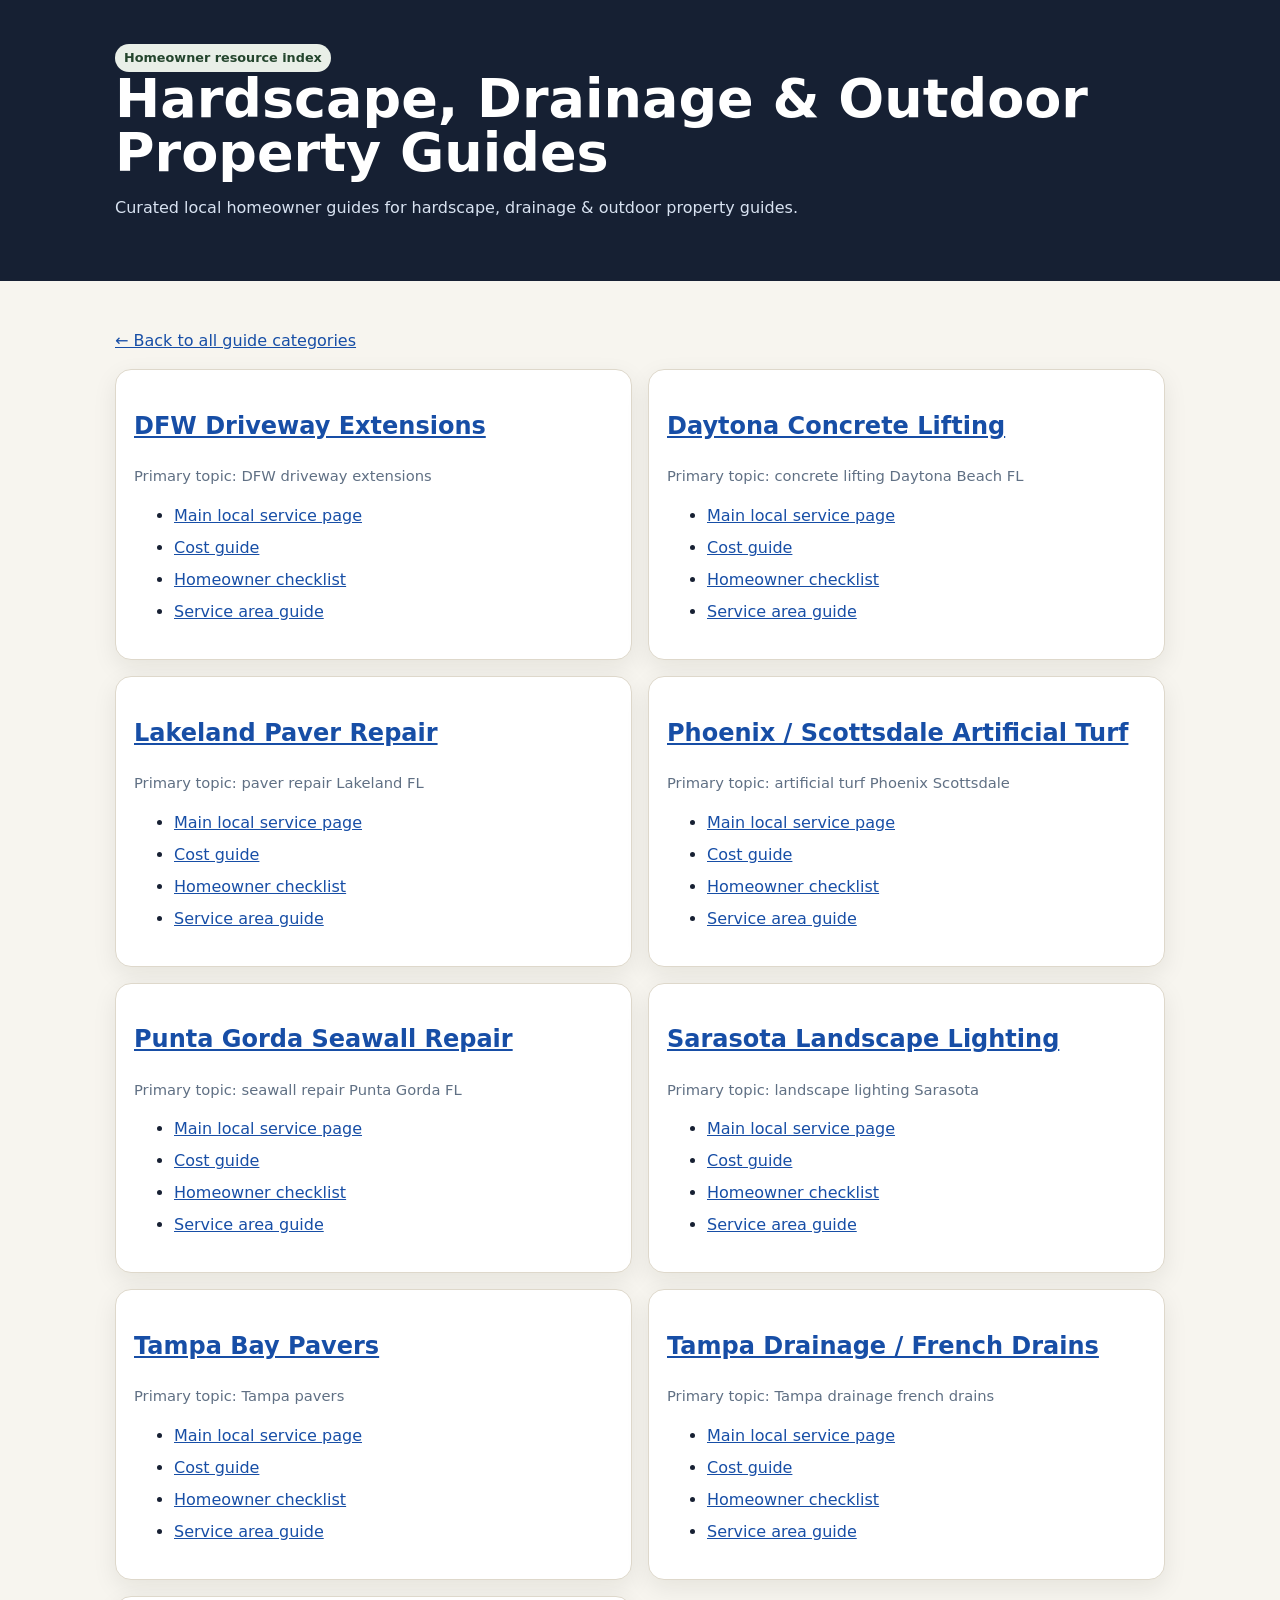
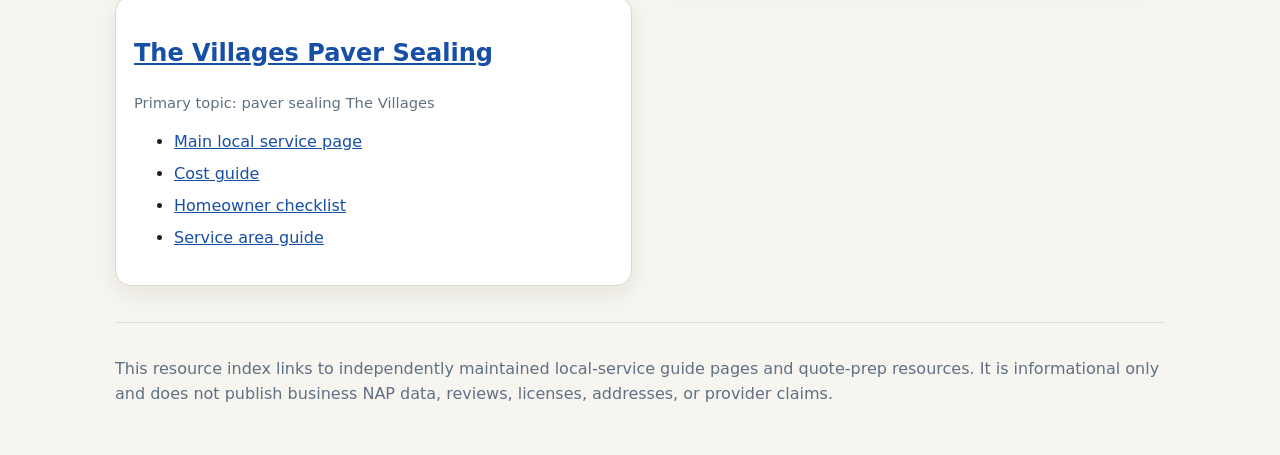
==== outdoor-hardscape-drainage.html @ c374f0fd "Publish homeowner service guide backlink index" ====
<!doctype html><html lang="en"><head><meta charset="utf-8"><meta name="viewport" content="width=device-width,initial-scale=1"><title>Hardscape, Drainage &amp; Outdoor Property Guides</title><meta name="description" content="Curated local homeowner guides for hardscape, drainage &amp; outdoor property guides."><link rel="stylesheet" href="/style.css"></head><body><header><section class="hero"><span class="pill">Homeowner resource index</span><h1>Hardscape, Drainage &amp; Outdoor Property Guides</h1><p class="sub">Curated local homeowner guides for hardscape, drainage &amp; outdoor property guides.</p></section></header><main class="wrap"><p><a href="/">← Back to all guide categories</a></p><div class="grid">
<article class="card"><h2><a href="https://dfwdrivewayextensions.com/">DFW Driveway Extensions</a></h2><p class="meta">Primary topic: DFW driveway extensions</p><ul><li><a href="https://dfwdrivewayextensions.com/">Main local service page</a></li><li><a href="https://dfwdrivewayextensions.com/cost">Cost guide</a></li><li><a href="https://dfwdrivewayextensions.com/homeowner-checklist">Homeowner checklist</a></li><li><a href="https://dfwdrivewayextensions.com/service-area-guide">Service area guide</a></li></ul></article>
<article class="card"><h2><a href="https://daytonaconcretelifting.com/">Daytona Concrete Lifting</a></h2><p class="meta">Primary topic: concrete lifting Daytona Beach FL</p><ul><li><a href="https://daytonaconcretelifting.com/">Main local service page</a></li><li><a href="https://daytonaconcretelifting.com/cost">Cost guide</a></li><li><a href="https://daytonaconcretelifting.com/homeowner-checklist">Homeowner checklist</a></li><li><a href="https://daytonaconcretelifting.com/service-area-guide">Service area guide</a></li></ul></article>
<article class="card"><h2><a href="https://lakelandpaverrepair.com/">Lakeland Paver Repair</a></h2><p class="meta">Primary topic: paver repair Lakeland FL</p><ul><li><a href="https://lakelandpaverrepair.com/">Main local service page</a></li><li><a href="https://lakelandpaverrepair.com/cost">Cost guide</a></li><li><a href="https://lakelandpaverrepair.com/homeowner-checklist">Homeowner checklist</a></li><li><a href="https://lakelandpaverrepair.com/service-area-guide">Service area guide</a></li></ul></article>
<article class="card"><h2><a href="https://eastvalleyartificialturf.com/">Phoenix / Scottsdale Artificial Turf</a></h2><p class="meta">Primary topic: artificial turf Phoenix Scottsdale</p><ul><li><a href="https://eastvalleyartificialturf.com/">Main local service page</a></li><li><a href="https://eastvalleyartificialturf.com/cost">Cost guide</a></li><li><a href="https://eastvalleyartificialturf.com/homeowner-checklist">Homeowner checklist</a></li><li><a href="https://eastvalleyartificialturf.com/service-area-guide">Service area guide</a></li></ul></article>
<article class="card"><h2><a href="https://puntagordaseawallrepair.com/">Punta Gorda Seawall Repair</a></h2><p class="meta">Primary topic: seawall repair Punta Gorda FL</p><ul><li><a href="https://puntagordaseawallrepair.com/">Main local service page</a></li><li><a href="https://puntagordaseawallrepair.com/cost">Cost guide</a></li><li><a href="https://puntagordaseawallrepair.com/homeowner-checklist">Homeowner checklist</a></li><li><a href="https://puntagordaseawallrepair.com/service-area-guide">Service area guide</a></li></ul></article>
<article class="card"><h2><a href="https://sarasotabradentonlighting.com/">Sarasota Landscape Lighting</a></h2><p class="meta">Primary topic: landscape lighting Sarasota</p><ul><li><a href="https://sarasotabradentonlighting.com/">Main local service page</a></li><li><a href="https://sarasotabradentonlighting.com/cost">Cost guide</a></li><li><a href="https://sarasotabradentonlighting.com/homeowner-checklist">Homeowner checklist</a></li><li><a href="https://sarasotabradentonlighting.com/service-area-guide">Service area guide</a></li></ul></article>
<article class="card"><h2><a href="https://tampabaypaverrepair.com/">Tampa Bay Pavers</a></h2><p class="meta">Primary topic: Tampa pavers</p><ul><li><a href="https://tampabaypaverrepair.com/">Main local service page</a></li><li><a href="https://tampabaypaverrepair.com/cost">Cost guide</a></li><li><a href="https://tampabaypaverrepair.com/homeowner-checklist">Homeowner checklist</a></li><li><a href="https://tampabaypaverrepair.com/service-area-guide">Service area guide</a></li></ul></article>
<article class="card"><h2><a href="https://tampayarddrainage.com/">Tampa Drainage / French Drains</a></h2><p class="meta">Primary topic: Tampa drainage french drains</p><ul><li><a href="https://tampayarddrainage.com/">Main local service page</a></li><li><a href="https://tampayarddrainage.com/cost">Cost guide</a></li><li><a href="https://tampayarddrainage.com/homeowner-checklist">Homeowner checklist</a></li><li><a href="https://tampayarddrainage.com/service-area-guide">Service area guide</a></li></ul></article>
<article class="card"><h2><a href="https://thevillagesflpaversealing.com/">The Villages Paver Sealing</a></h2><p class="meta">Primary topic: paver sealing The Villages</p><ul><li><a href="https://thevillagesflpaversealing.com/">Main local service page</a></li><li><a href="https://thevillagesflpaversealing.com/cost">Cost guide</a></li><li><a href="https://thevillagesflpaversealing.com/homeowner-checklist">Homeowner checklist</a></li><li><a href="https://thevillagesflpaversealing.com/service-area-guide">Service area guide</a></li></ul></article>
</div><footer><p>This resource index links to independently maintained local-service guide pages and quote-prep resources. It is informational only and does not publish business NAP data, reviews, licenses, addresses, or provider claims.</p></footer></main></body></html>
---- style.css ----
body{font-family:Inter,system-ui,-apple-system,Segoe UI,sans-serif;line-height:1.55;margin:0;background:#f7f5ef;color:#172033}.wrap{max-width:1050px;margin:auto;padding:32px 18px}header{background:#162033;color:white}.hero{padding:44px 18px;max-width:1050px;margin:auto}h1{font-size:clamp(30px,5vw,54px);line-height:1;margin:0 0 12px}.sub{color:#d8e2f1;max-width:760px}.grid{display:grid;gap:16px}@media(min-width:760px){.grid{grid-template-columns:repeat(2,1fr)}}.card{background:white;border:1px solid #ded8cb;border-radius:16px;padding:18px;box-shadow:0 8px 24px rgba(30,25,15,.08)}a{color:#174ea6}li{margin:.45rem 0}.meta{font-size:.92rem;color:#607084}.pill{display:inline-block;background:#e9efe8;color:#24452d;padding:4px 9px;border-radius:999px;font-size:.8rem;font-weight:700}.toc a{display:inline-block;margin:4px 8px 4px 0}.small{font-size:.9rem;color:#5e6b7b}footer{border-top:1px solid #ddd;margin-top:36px;padding-top:18px;color:#607084}
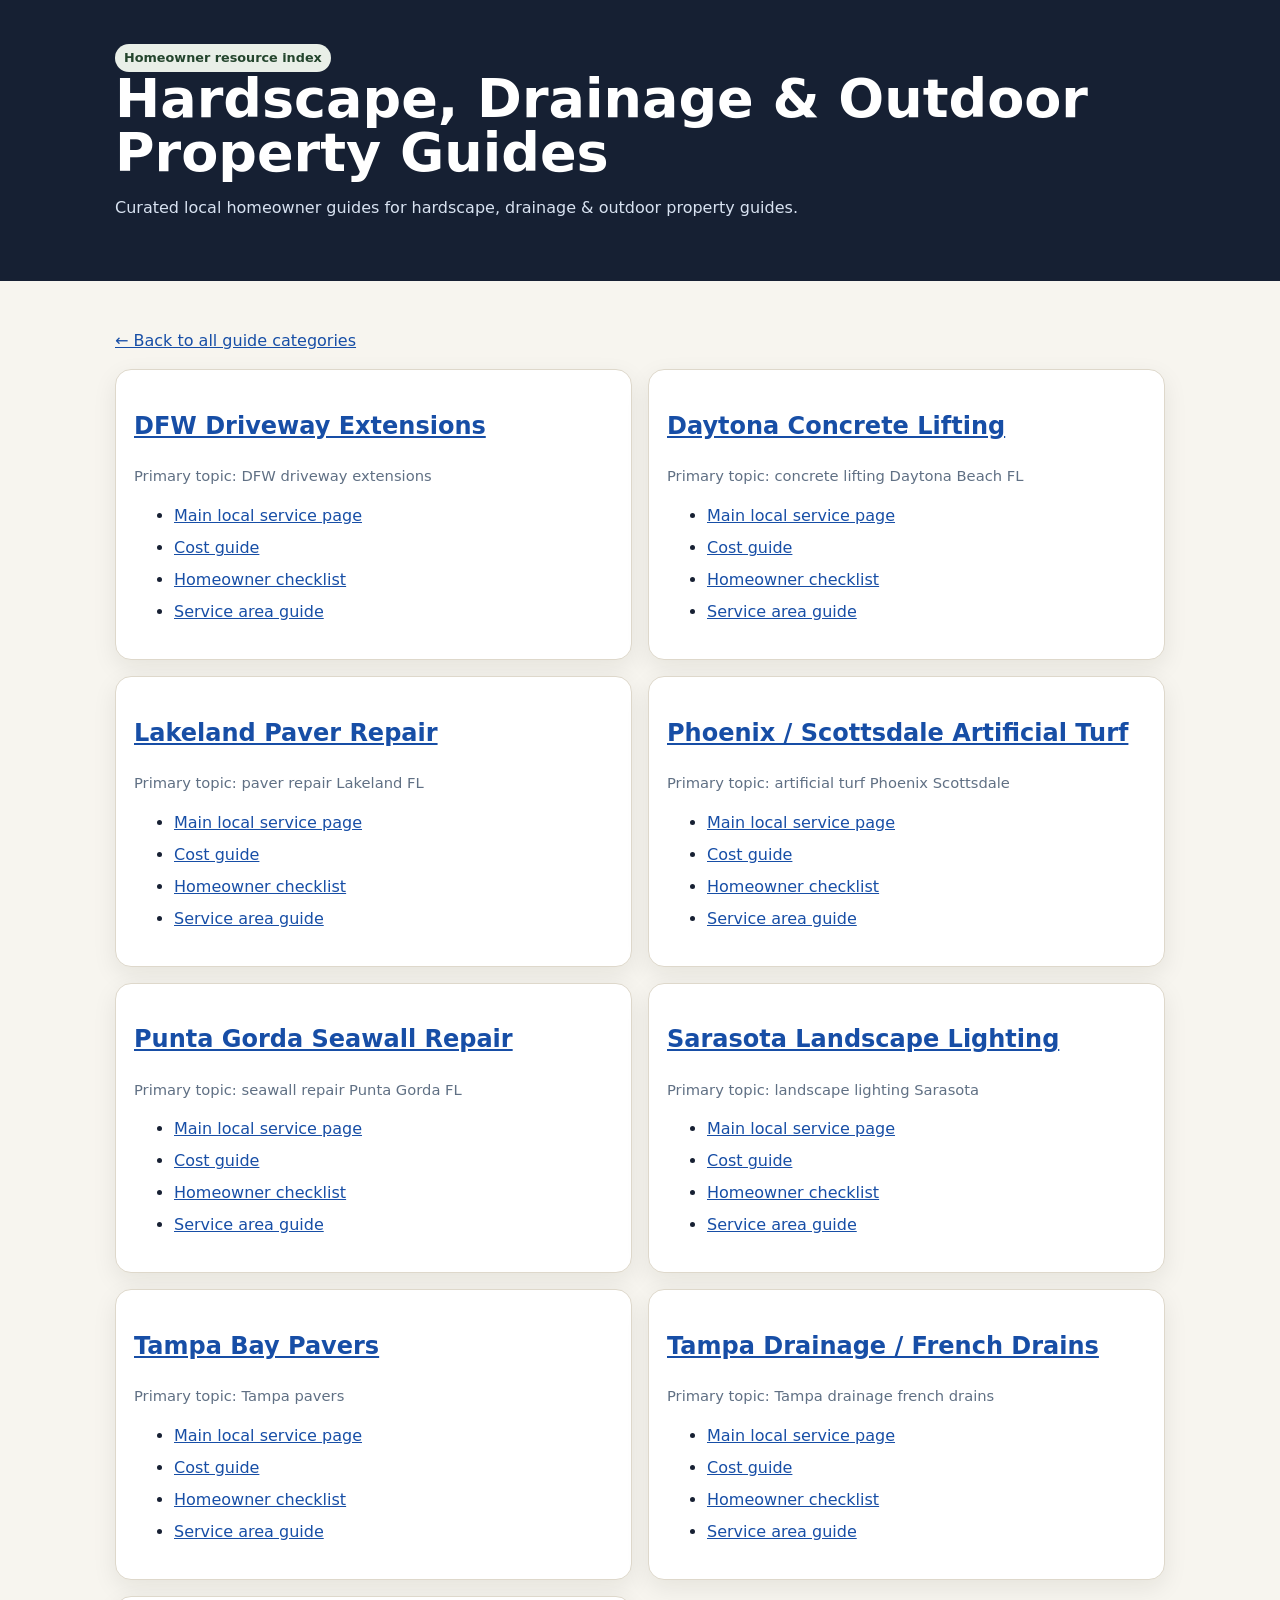
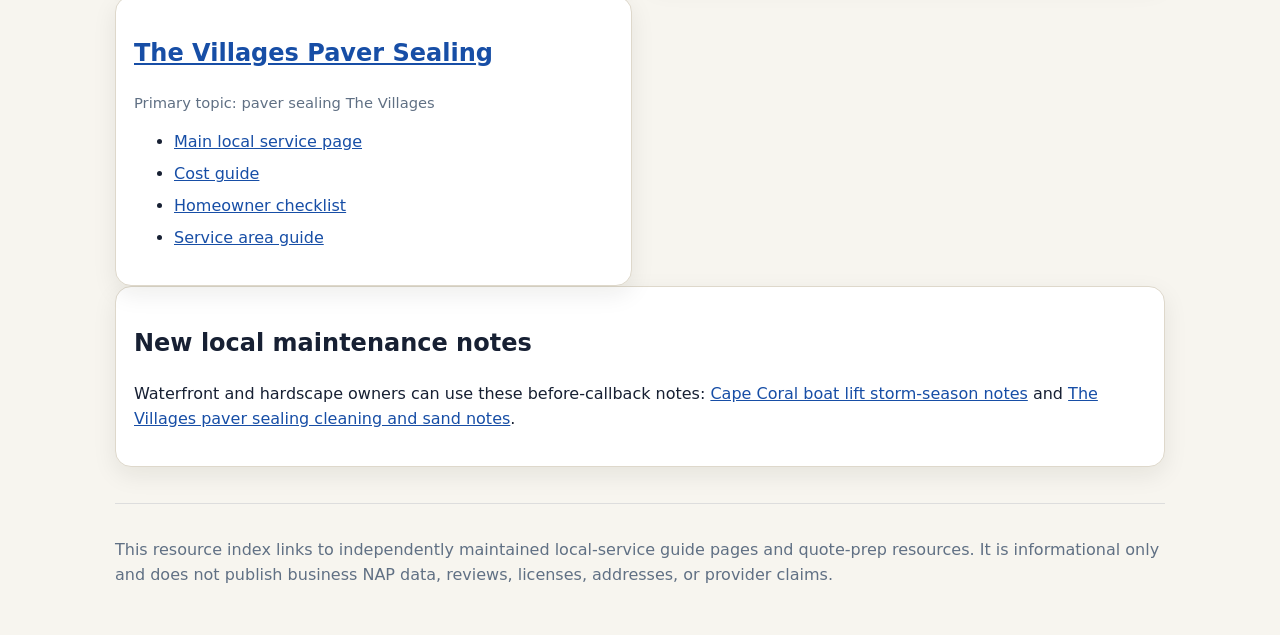
==== commit e4106a1a: "Add May 19 contextual homeowner notes" ====
--- a/outdoor-hardscape-drainage.html
+++ b/outdoor-hardscape-drainage.html
@@ -8,4 +8,4 @@
 <article class="card"><h2><a href="https://tampabaypaverrepair.com/">Tampa Bay Pavers</a></h2><p class="meta">Primary topic: Tampa pavers</p><ul><li><a href="https://tampabaypaverrepair.com/">Main local service page</a></li><li><a href="https://tampabaypaverrepair.com/cost">Cost guide</a></li><li><a href="https://tampabaypaverrepair.com/homeowner-checklist">Homeowner checklist</a></li><li><a href="https://tampabaypaverrepair.com/service-area-guide">Service area guide</a></li></ul></article>
 <article class="card"><h2><a href="https://tampayarddrainage.com/">Tampa Drainage / French Drains</a></h2><p class="meta">Primary topic: Tampa drainage french drains</p><ul><li><a href="https://tampayarddrainage.com/">Main local service page</a></li><li><a href="https://tampayarddrainage.com/cost">Cost guide</a></li><li><a href="https://tampayarddrainage.com/homeowner-checklist">Homeowner checklist</a></li><li><a href="https://tampayarddrainage.com/service-area-guide">Service area guide</a></li></ul></article>
 <article class="card"><h2><a href="https://thevillagesflpaversealing.com/">The Villages Paver Sealing</a></h2><p class="meta">Primary topic: paver sealing The Villages</p><ul><li><a href="https://thevillagesflpaversealing.com/">Main local service page</a></li><li><a href="https://thevillagesflpaversealing.com/cost">Cost guide</a></li><li><a href="https://thevillagesflpaversealing.com/homeowner-checklist">Homeowner checklist</a></li><li><a href="https://thevillagesflpaversealing.com/service-area-guide">Service area guide</a></li></ul></article>
-</div><footer><p>This resource index links to independently maintained local-service guide pages and quote-prep resources. It is informational only and does not publish business NAP data, reviews, licenses, addresses, or provider claims.</p></footer></main></body></html>+</div><section class="card"><h2>New local maintenance notes</h2><p>Waterfront and hardscape owners can use these before-callback notes: <a href="/notes/2026-05-19-064254/cape-coral-boat-lift-repair-storm-season-notes.md">Cape Coral boat lift storm-season notes</a> and <a href="/notes/2026-05-19-064254/the-villages-paver-sealing-cleaning-sand-notes.md">The Villages paver sealing cleaning and sand notes</a>.</p></section><footer><p>This resource index links to independently maintained local-service guide pages and quote-prep resources. It is informational only and does not publish business NAP data, reviews, licenses, addresses, or provider claims.</p></footer></main></body></html>
